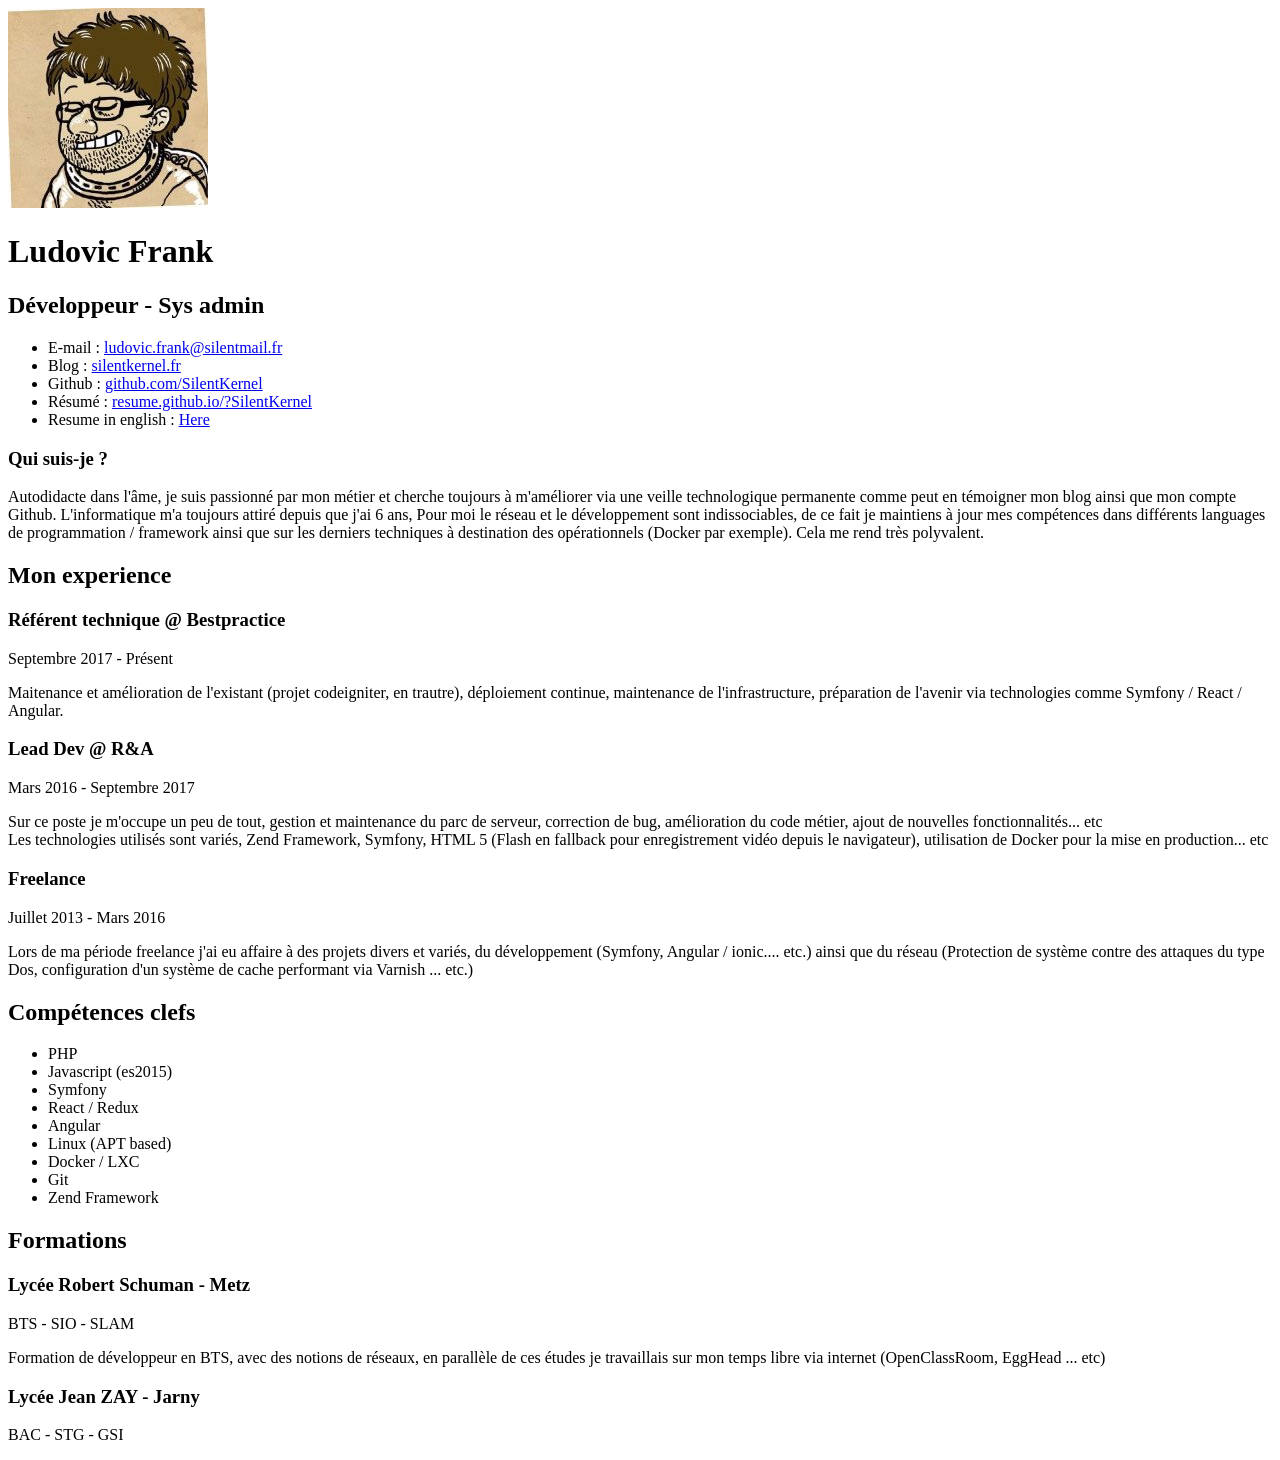
==== html/index.html @ 5feea767 "En + removed IDEA files, oops" ====
<!DOCTYPE html>
<html lang="fr">
<head>
<title>Ludovic Frank - Curriculum Vitae</title>

<meta name="viewport" content="width=device-width"/>
<meta name="description" content="Le Curriculum Vitae (CV) de Ludovic Frank."/>
<meta charset="UTF-8"> 

<link type="text/css" rel="stylesheet" href="/style.min.css">
<link href='https://fonts.googleapis.com/css?family=Rokkitt:400,700|Lato:400,300' rel='stylesheet' type='text/css'>

<!--[if lt IE 9]>
<script src="//html5shiv.googlecode.com/svn/trunk/html5.js"></script>
<![endif]-->
</head>
<body id="top">
<div id="cv" class="instaFade">
	<div class="mainDetails">
		<div id="headshot" class="quickFade">
			<img src="headshot.jpg" alt="Ludovic Frank" />
		</div>
		
		<div id="name">
			<h1 class="quickFade delayTwo">Ludovic Frank</h1>
			<h2 class="quickFade delayThree">Développeur - Sys admin</h2>
		</div>
		
		<div id="contactDetails" class="quickFade delayFour">
			<ul>
				<li>E-mail : <a href="mailto:ludovic.frank@silentmail.fr" target="_blank">ludovic.frank@silentmail.fr</a></li>
				<li>Blog : <a target="_blank" href="https://silentkernel.fr">silentkernel.fr</a></li>
				<li>
					Github 	: <a target="_blank" href="https://github.com/SilentKernel">github.com/SilentKernel</a>
				</li>
				<li>
					Résumé : <a target="_blank" href="https://resume.github.io/?SilentKernel">resume.github.io/?SilentKernel</a>
				</li>
				<li>
					Resume in english : <a href="/en.html">Here</a>
				</li>
			</ul>
		</div>
		<div class="clear"></div>
	</div>
	
	<div id="mainArea" class="quickFade delayFive">
		<section>
			<article>
				<div class="sectionTitle">
					<h1>Qui suis-je ?</h1>
				</div>
				
				<div class="sectionContent">
					<p>
						Autodidacte dans l'âme, je suis passionné par mon métier et cherche toujours à m'améliorer via une veille technologique permanente comme peut en témoigner mon blog ainsi que mon compte Github. L'informatique m'a toujours attiré depuis que j'ai 6 ans, Pour moi le réseau et le développement sont indissociables, de ce fait je maintiens à jour mes compétences dans différents languages de programmation / framework ainsi que sur les derniers techniques à destination des opérationnels (Docker par exemple). Cela me rend très polyvalent.
					</p>
				</div>
			</article>
			<div class="clear"></div>
		</section>
		
		
		<section>
			<div class="sectionTitle">
				<h1>Mon experience</h1>
			</div>
			
			<div class="sectionContent">
				<article>
					<h3>Référent technique @ Bestpractice</h2>
					<p class="subDetails">Septembre 2017 - Présent</p>
					<p>
						Maitenance et amélioration de l'existant (projet codeigniter, en trautre), déploiement continue, maintenance de l'infrastructure, préparation de l'avenir via technologies comme Symfony / React / Angular.
					</p>
				</article>

				<article>
					<h3>Lead Dev @ R&#38;A</h2>
					<p class="subDetails">Mars 2016 - Septembre 2017</p>
					<p>Sur ce poste je m'occupe un peu de tout, gestion et maintenance du parc de serveur, correction de bug, amélioration du code métier, ajout de nouvelles fonctionnalités... etc<br/>
					Les technologies utilisés sont variés, Zend Framework, Symfony, HTML 5 (Flash en fallback pour enregistrement vidéo depuis le navigateur), utilisation de Docker pour la mise en production... etc</p>
				</article>
				
				<article>
					<h3>Freelance</h3>
					<p class="subDetails">Juillet 2013 - Mars 2016</p>
					<p>Lors de ma période freelance j'ai eu affaire à des projets divers et variés, du développement (Symfony, Angular / ionic.... etc.) ainsi que du réseau (Protection de système contre des attaques du type Dos, configuration d'un système de cache performant via Varnish ... etc.)</p>
				</article>
				
			</div>
			<div class="clear"></div>
		</section>
		
		
		<section>
			<div class="sectionTitle">
				<h1>Compétences clefs</h1>
			</div>
			
			<div class="sectionContent">
				<ul class="keySkills">
					<li>PHP</li>
					<li>Javascript (es2015)</li>
					<li>Symfony</li>
					<li>React / Redux</li>
					<li>Angular</li>
					<li>Linux (APT based)</li>
					<li>Docker / LXC</li>
					<li>Git</li>
					<li>Zend Framework</li>
				</ul>
			</div>
			<div class="clear"></div>
		</section>
		
		
		<section>
			<div class="sectionTitle">
				<h1>Formations</h1>
			</div>
			
			<div class="sectionContent">
				<article>
					<h3>Lycée Robert Schuman - Metz</h2>
					<p class="subDetails">BTS - SIO - SLAM</p>
					<p>Formation de développeur en BTS, avec des notions de réseaux, en parallèle de ces études je travaillais sur mon temps libre via internet (OpenClassRoom, EggHead ... etc)</p>
				</article>
				
				<article>
					<h3>Lycée Jean ZAY - Jarny</h2>
					<p class="subDetails">BAC - STG - GSI</p>
				</article>
			</div>
			<div class="clear"></div>
		</section>
		
	</div>
</div>
<script async src="https://www.googletagmanager.com/gtag/js?id=UA-101511683-2"></script>
<!-- Piwik -->
<script type="text/javascript">
  var _paq = _paq || [];
  /* tracker methods like "setCustomDimension" should be called before "trackPageView" */
  _paq.push(['trackPageView']);
  _paq.push(['enableLinkTracking']);
  (function() {
    var u="//piwik.silentkernel.fr/";
    _paq.push(['setTrackerUrl', u+'piwik.php']);
    _paq.push(['setSiteId', '2']);
    var d=document, g=d.createElement('script'), s=d.getElementsByTagName('script')[0];
    g.type='text/javascript'; g.async=true; g.defer=true; g.src=u+'piwik.js'; s.parentNode.insertBefore(g,s);
  })();
</script>
<!-- End Piwik Code -->
<script>
  window.dataLayer = window.dataLayer || [];
  function gtag(){dataLayer.push(arguments)};
  gtag('js', new Date());

  gtag('config', 'UA-101511683-2');
</script>
</body>
</html>
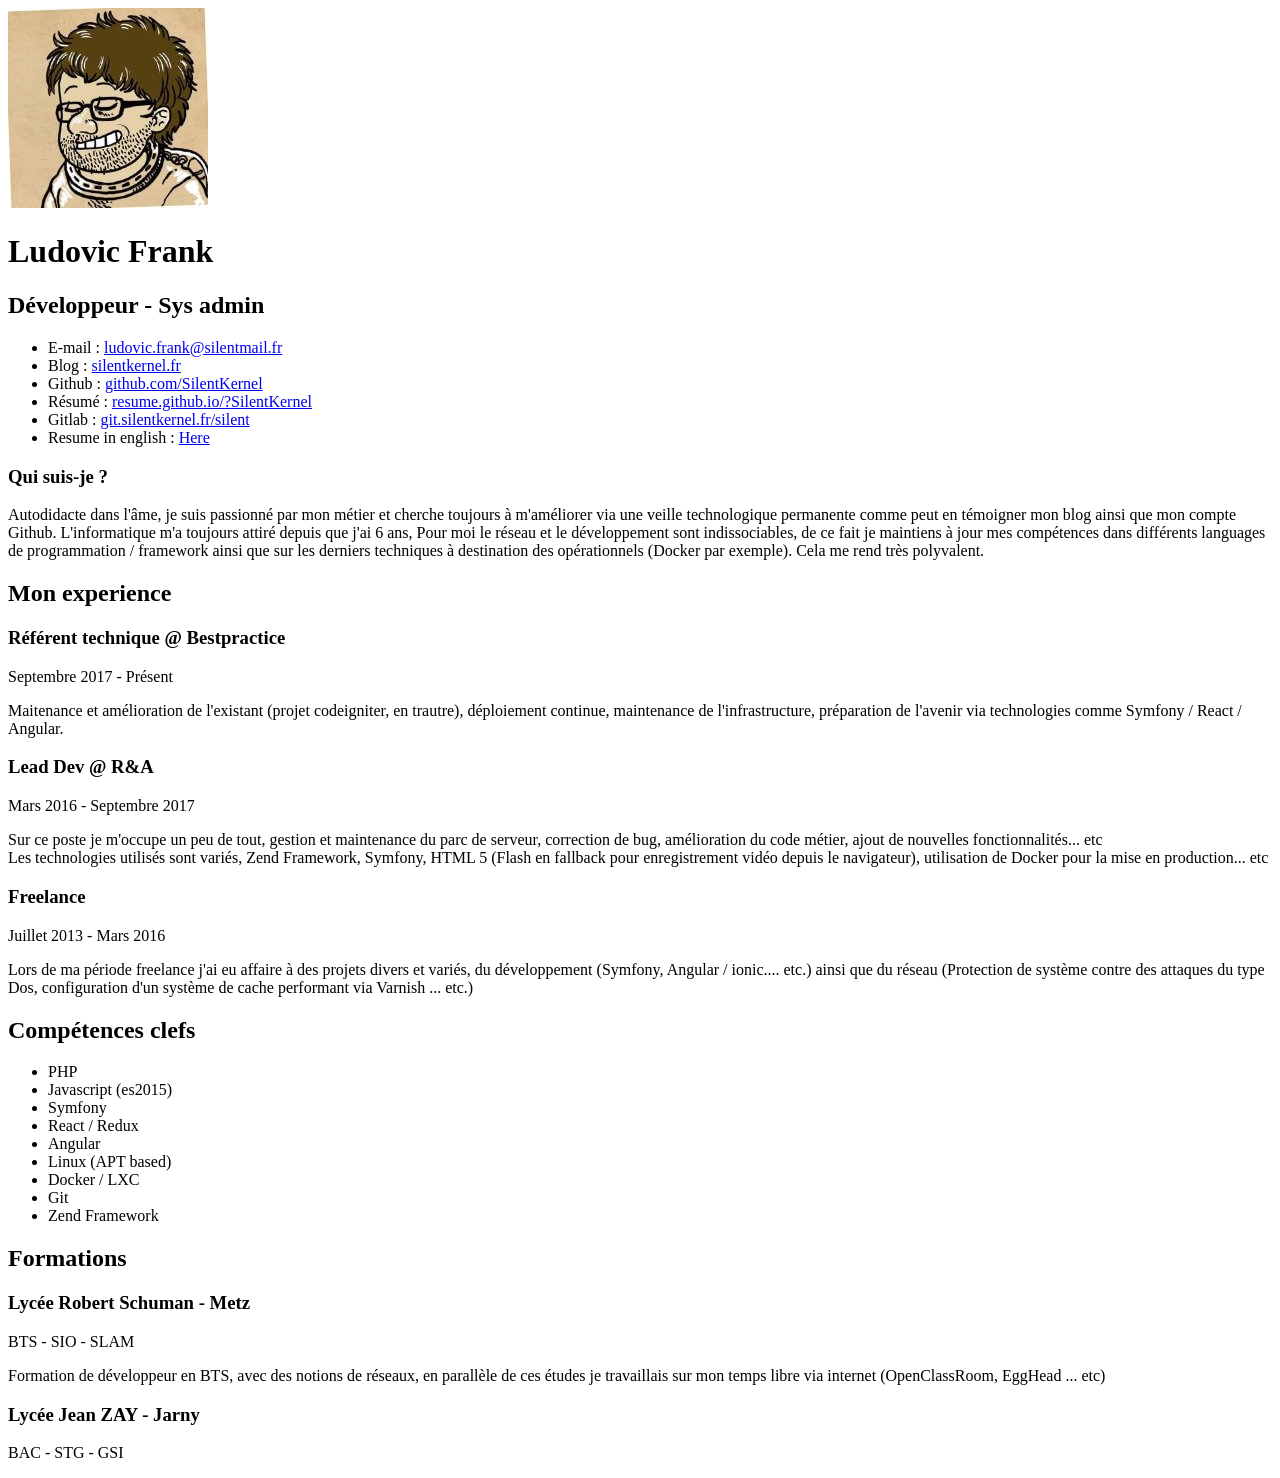
==== commit 4946ca9d: "Updated gitlab URL" ====
--- a/html/index.html
+++ b/html/index.html
@@ -35,6 +35,9 @@
 				</li>
 				<li>
 					Résumé : <a target="_blank" href="https://resume.github.io/?SilentKernel">resume.github.io/?SilentKernel</a>
+				</li>
+				<li>
+					Gitlab 	: <a target="_blank" href="https://git.silentkernel.fr/silent">git.silentkernel.fr/silent</a>
 				</li>
 				<li>
 					Resume in english : <a href="/en.html">Here</a>
@@ -153,12 +156,5 @@
   })();
 </script>
 <!-- End Piwik Code -->
-<script>
-  window.dataLayer = window.dataLayer || [];
-  function gtag(){dataLayer.push(arguments)};
-  gtag('js', new Date());
-
-  gtag('config', 'UA-101511683-2');
-</script>
 </body>
-</html>+</html>
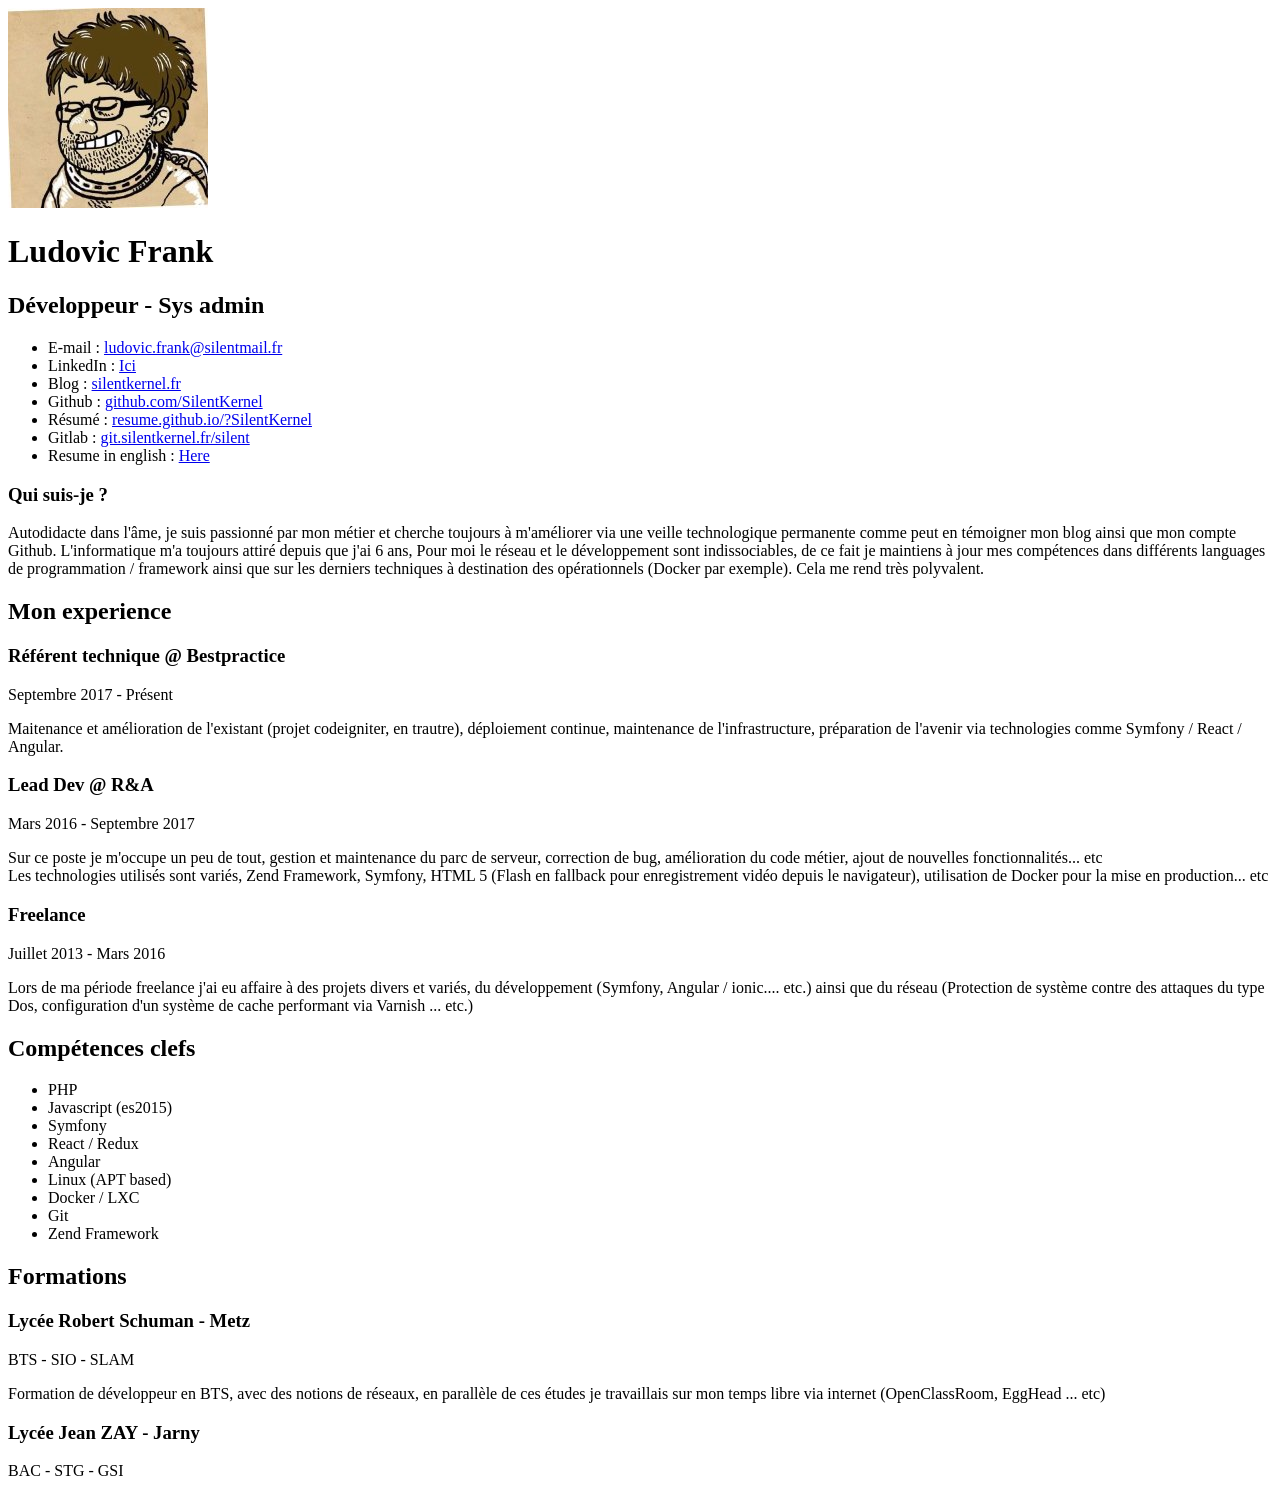
==== commit c05e6eeb: "Added linked in" ====
--- a/html/index.html
+++ b/html/index.html
@@ -1,160 +1,161 @@
-<!DOCTYPE html>
-<html lang="fr">
-<head>
-<title>Ludovic Frank - Curriculum Vitae</title>
-
-<meta name="viewport" content="width=device-width"/>
-<meta name="description" content="Le Curriculum Vitae (CV) de Ludovic Frank."/>
-<meta charset="UTF-8"> 
-
-<link type="text/css" rel="stylesheet" href="/style.min.css">
-<link href='https://fonts.googleapis.com/css?family=Rokkitt:400,700|Lato:400,300' rel='stylesheet' type='text/css'>
-
-<!--[if lt IE 9]>
-<script src="//html5shiv.googlecode.com/svn/trunk/html5.js"></script>
-<![endif]-->
-</head>
-<body id="top">
-<div id="cv" class="instaFade">
-	<div class="mainDetails">
-		<div id="headshot" class="quickFade">
-			<img src="headshot.jpg" alt="Ludovic Frank" />
-		</div>
-		
-		<div id="name">
-			<h1 class="quickFade delayTwo">Ludovic Frank</h1>
-			<h2 class="quickFade delayThree">Développeur - Sys admin</h2>
-		</div>
-		
-		<div id="contactDetails" class="quickFade delayFour">
-			<ul>
-				<li>E-mail : <a href="mailto:ludovic.frank@silentmail.fr" target="_blank">ludovic.frank@silentmail.fr</a></li>
-				<li>Blog : <a target="_blank" href="https://silentkernel.fr">silentkernel.fr</a></li>
-				<li>
-					Github 	: <a target="_blank" href="https://github.com/SilentKernel">github.com/SilentKernel</a>
-				</li>
-				<li>
-					Résumé : <a target="_blank" href="https://resume.github.io/?SilentKernel">resume.github.io/?SilentKernel</a>
-				</li>
-				<li>
-					Gitlab 	: <a target="_blank" href="https://git.silentkernel.fr/silent">git.silentkernel.fr/silent</a>
-				</li>
-				<li>
-					Resume in english : <a href="/en.html">Here</a>
-				</li>
-			</ul>
-		</div>
-		<div class="clear"></div>
-	</div>
-	
-	<div id="mainArea" class="quickFade delayFive">
-		<section>
-			<article>
-				<div class="sectionTitle">
-					<h1>Qui suis-je ?</h1>
-				</div>
-				
-				<div class="sectionContent">
-					<p>
-						Autodidacte dans l'âme, je suis passionné par mon métier et cherche toujours à m'améliorer via une veille technologique permanente comme peut en témoigner mon blog ainsi que mon compte Github. L'informatique m'a toujours attiré depuis que j'ai 6 ans, Pour moi le réseau et le développement sont indissociables, de ce fait je maintiens à jour mes compétences dans différents languages de programmation / framework ainsi que sur les derniers techniques à destination des opérationnels (Docker par exemple). Cela me rend très polyvalent.
-					</p>
-				</div>
-			</article>
-			<div class="clear"></div>
-		</section>
-		
-		
-		<section>
-			<div class="sectionTitle">
-				<h1>Mon experience</h1>
-			</div>
-			
-			<div class="sectionContent">
-				<article>
-					<h3>Référent technique @ Bestpractice</h2>
-					<p class="subDetails">Septembre 2017 - Présent</p>
-					<p>
-						Maitenance et amélioration de l'existant (projet codeigniter, en trautre), déploiement continue, maintenance de l'infrastructure, préparation de l'avenir via technologies comme Symfony / React / Angular.
-					</p>
-				</article>
-
-				<article>
-					<h3>Lead Dev @ R&#38;A</h2>
-					<p class="subDetails">Mars 2016 - Septembre 2017</p>
-					<p>Sur ce poste je m'occupe un peu de tout, gestion et maintenance du parc de serveur, correction de bug, amélioration du code métier, ajout de nouvelles fonctionnalités... etc<br/>
-					Les technologies utilisés sont variés, Zend Framework, Symfony, HTML 5 (Flash en fallback pour enregistrement vidéo depuis le navigateur), utilisation de Docker pour la mise en production... etc</p>
-				</article>
-				
-				<article>
-					<h3>Freelance</h3>
-					<p class="subDetails">Juillet 2013 - Mars 2016</p>
-					<p>Lors de ma période freelance j'ai eu affaire à des projets divers et variés, du développement (Symfony, Angular / ionic.... etc.) ainsi que du réseau (Protection de système contre des attaques du type Dos, configuration d'un système de cache performant via Varnish ... etc.)</p>
-				</article>
-				
-			</div>
-			<div class="clear"></div>
-		</section>
-		
-		
-		<section>
-			<div class="sectionTitle">
-				<h1>Compétences clefs</h1>
-			</div>
-			
-			<div class="sectionContent">
-				<ul class="keySkills">
-					<li>PHP</li>
-					<li>Javascript (es2015)</li>
-					<li>Symfony</li>
-					<li>React / Redux</li>
-					<li>Angular</li>
-					<li>Linux (APT based)</li>
-					<li>Docker / LXC</li>
-					<li>Git</li>
-					<li>Zend Framework</li>
-				</ul>
-			</div>
-			<div class="clear"></div>
-		</section>
-		
-		
-		<section>
-			<div class="sectionTitle">
-				<h1>Formations</h1>
-			</div>
-			
-			<div class="sectionContent">
-				<article>
-					<h3>Lycée Robert Schuman - Metz</h2>
-					<p class="subDetails">BTS - SIO - SLAM</p>
-					<p>Formation de développeur en BTS, avec des notions de réseaux, en parallèle de ces études je travaillais sur mon temps libre via internet (OpenClassRoom, EggHead ... etc)</p>
-				</article>
-				
-				<article>
-					<h3>Lycée Jean ZAY - Jarny</h2>
-					<p class="subDetails">BAC - STG - GSI</p>
-				</article>
-			</div>
-			<div class="clear"></div>
-		</section>
-		
-	</div>
-</div>
-<script async src="https://www.googletagmanager.com/gtag/js?id=UA-101511683-2"></script>
-<!-- Piwik -->
-<script type="text/javascript">
-  var _paq = _paq || [];
-  /* tracker methods like "setCustomDimension" should be called before "trackPageView" */
-  _paq.push(['trackPageView']);
-  _paq.push(['enableLinkTracking']);
-  (function() {
-    var u="//piwik.silentkernel.fr/";
-    _paq.push(['setTrackerUrl', u+'piwik.php']);
-    _paq.push(['setSiteId', '2']);
-    var d=document, g=d.createElement('script'), s=d.getElementsByTagName('script')[0];
-    g.type='text/javascript'; g.async=true; g.defer=true; g.src=u+'piwik.js'; s.parentNode.insertBefore(g,s);
-  })();
-</script>
-<!-- End Piwik Code -->
-</body>
-</html>
+<!DOCTYPE html>
+<html lang="fr">
+<head>
+<title>Ludovic Frank - Curriculum Vitae</title>
+
+<meta name="viewport" content="width=device-width"/>
+<meta name="description" content="Le Curriculum Vitae (CV) de Ludovic Frank."/>
+<meta charset="UTF-8"> 
+
+<link type="text/css" rel="stylesheet" href="/style.min.css">
+<link href='https://fonts.googleapis.com/css?family=Rokkitt:400,700|Lato:400,300' rel='stylesheet' type='text/css'>
+
+<!--[if lt IE 9]>
+<script src="//html5shiv.googlecode.com/svn/trunk/html5.js"></script>
+<![endif]-->
+</head>
+<body id="top">
+<div id="cv" class="instaFade">
+	<div class="mainDetails">
+		<div id="headshot" class="quickFade">
+			<img src="headshot.jpg" alt="Ludovic Frank" />
+		</div>
+		
+		<div id="name">
+			<h1 class="quickFade delayTwo">Ludovic Frank</h1>
+			<h2 class="quickFade delayThree">Développeur - Sys admin</h2>
+		</div>
+		
+		<div id="contactDetails" class="quickFade delayFour">
+			<ul>
+				<li>E-mail : <a href="mailto:ludovic.frank@silentmail.fr" target="_blank">ludovic.frank@silentmail.fr</a></li>
+				<li>LinkedIn : <a target="_blank" href="https://www.linkedin.com/in/ludovic-frank-661a4879/">Ici</a></li>
+				<li>Blog : <a target="_blank" href="https://silentkernel.fr">silentkernel.fr</a></li>
+				<li>
+					Github 	: <a target="_blank" href="https://github.com/SilentKernel">github.com/SilentKernel</a>
+				</li>
+				<li>
+					Résumé : <a target="_blank" href="https://resume.github.io/?SilentKernel">resume.github.io/?SilentKernel</a>
+				</li>
+				<li>
+					Gitlab 	: <a target="_blank" href="https://git.silentkernel.fr/silent">git.silentkernel.fr/silent</a>
+				</li>
+				<li>
+					Resume in english : <a href="/en.html">Here</a>
+				</li>
+			</ul>
+		</div>
+		<div class="clear"></div>
+	</div>
+	
+	<div id="mainArea" class="quickFade delayFive">
+		<section>
+			<article>
+				<div class="sectionTitle">
+					<h1>Qui suis-je ?</h1>
+				</div>
+				
+				<div class="sectionContent">
+					<p>
+						Autodidacte dans l'âme, je suis passionné par mon métier et cherche toujours à m'améliorer via une veille technologique permanente comme peut en témoigner mon blog ainsi que mon compte Github. L'informatique m'a toujours attiré depuis que j'ai 6 ans, Pour moi le réseau et le développement sont indissociables, de ce fait je maintiens à jour mes compétences dans différents languages de programmation / framework ainsi que sur les derniers techniques à destination des opérationnels (Docker par exemple). Cela me rend très polyvalent.
+					</p>
+				</div>
+			</article>
+			<div class="clear"></div>
+		</section>
+		
+		
+		<section>
+			<div class="sectionTitle">
+				<h1>Mon experience</h1>
+			</div>
+			
+			<div class="sectionContent">
+				<article>
+					<h3>Référent technique @ Bestpractice</h2>
+					<p class="subDetails">Septembre 2017 - Présent</p>
+					<p>
+						Maitenance et amélioration de l'existant (projet codeigniter, en trautre), déploiement continue, maintenance de l'infrastructure, préparation de l'avenir via technologies comme Symfony / React / Angular.
+					</p>
+				</article>
+
+				<article>
+					<h3>Lead Dev @ R&#38;A</h2>
+					<p class="subDetails">Mars 2016 - Septembre 2017</p>
+					<p>Sur ce poste je m'occupe un peu de tout, gestion et maintenance du parc de serveur, correction de bug, amélioration du code métier, ajout de nouvelles fonctionnalités... etc<br/>
+					Les technologies utilisés sont variés, Zend Framework, Symfony, HTML 5 (Flash en fallback pour enregistrement vidéo depuis le navigateur), utilisation de Docker pour la mise en production... etc</p>
+				</article>
+				
+				<article>
+					<h3>Freelance</h3>
+					<p class="subDetails">Juillet 2013 - Mars 2016</p>
+					<p>Lors de ma période freelance j'ai eu affaire à des projets divers et variés, du développement (Symfony, Angular / ionic.... etc.) ainsi que du réseau (Protection de système contre des attaques du type Dos, configuration d'un système de cache performant via Varnish ... etc.)</p>
+				</article>
+				
+			</div>
+			<div class="clear"></div>
+		</section>
+		
+		
+		<section>
+			<div class="sectionTitle">
+				<h1>Compétences clefs</h1>
+			</div>
+			
+			<div class="sectionContent">
+				<ul class="keySkills">
+					<li>PHP</li>
+					<li>Javascript (es2015)</li>
+					<li>Symfony</li>
+					<li>React / Redux</li>
+					<li>Angular</li>
+					<li>Linux (APT based)</li>
+					<li>Docker / LXC</li>
+					<li>Git</li>
+					<li>Zend Framework</li>
+				</ul>
+			</div>
+			<div class="clear"></div>
+		</section>
+		
+		
+		<section>
+			<div class="sectionTitle">
+				<h1>Formations</h1>
+			</div>
+			
+			<div class="sectionContent">
+				<article>
+					<h3>Lycée Robert Schuman - Metz</h2>
+					<p class="subDetails">BTS - SIO - SLAM</p>
+					<p>Formation de développeur en BTS, avec des notions de réseaux, en parallèle de ces études je travaillais sur mon temps libre via internet (OpenClassRoom, EggHead ... etc)</p>
+				</article>
+				
+				<article>
+					<h3>Lycée Jean ZAY - Jarny</h2>
+					<p class="subDetails">BAC - STG - GSI</p>
+				</article>
+			</div>
+			<div class="clear"></div>
+		</section>
+		
+	</div>
+</div>
+<script async src="https://www.googletagmanager.com/gtag/js?id=UA-101511683-2"></script>
+<!-- Piwik -->
+<script type="text/javascript">
+  var _paq = _paq || [];
+  /* tracker methods like "setCustomDimension" should be called before "trackPageView" */
+  _paq.push(['trackPageView']);
+  _paq.push(['enableLinkTracking']);
+  (function() {
+    var u="//piwik.silentkernel.fr/";
+    _paq.push(['setTrackerUrl', u+'piwik.php']);
+    _paq.push(['setSiteId', '2']);
+    var d=document, g=d.createElement('script'), s=d.getElementsByTagName('script')[0];
+    g.type='text/javascript'; g.async=true; g.defer=true; g.src=u+'piwik.js'; s.parentNode.insertBefore(g,s);
+  })();
+</script>
+<!-- End Piwik Code -->
+</body>
+</html>
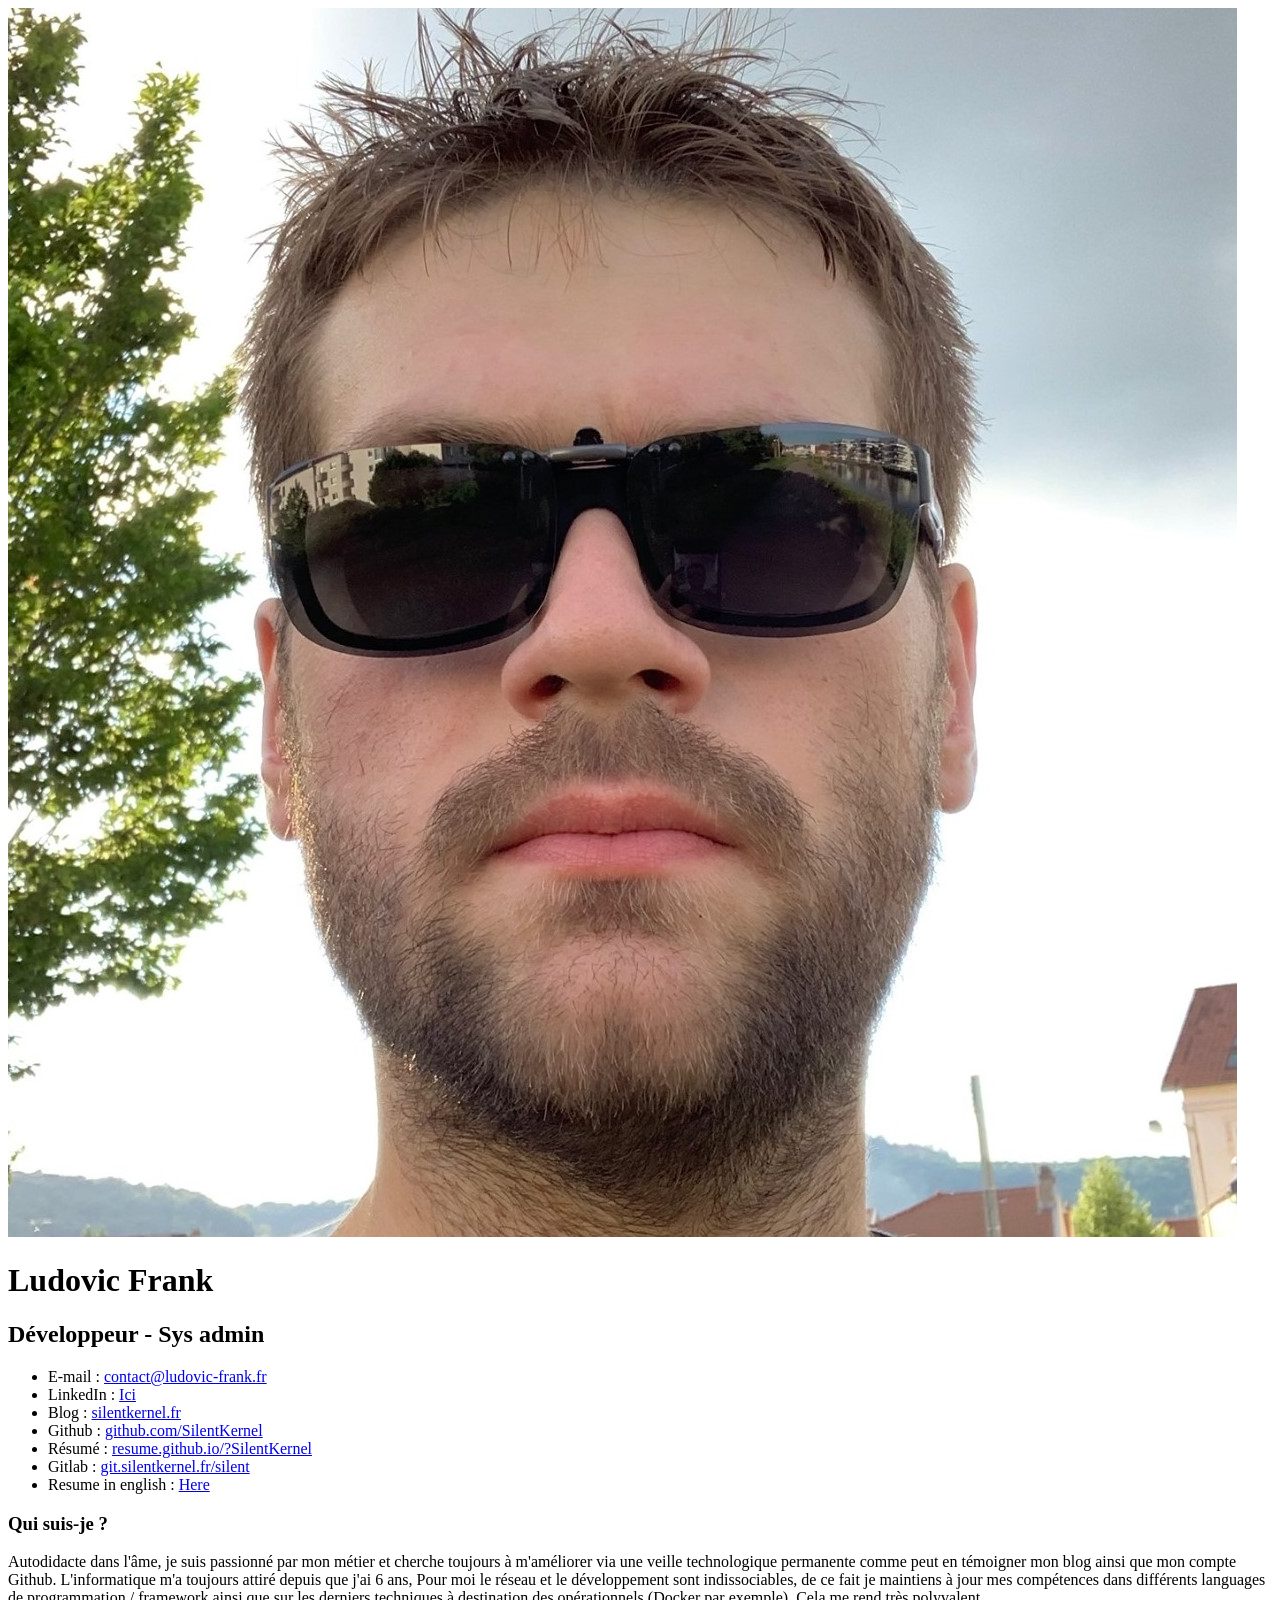
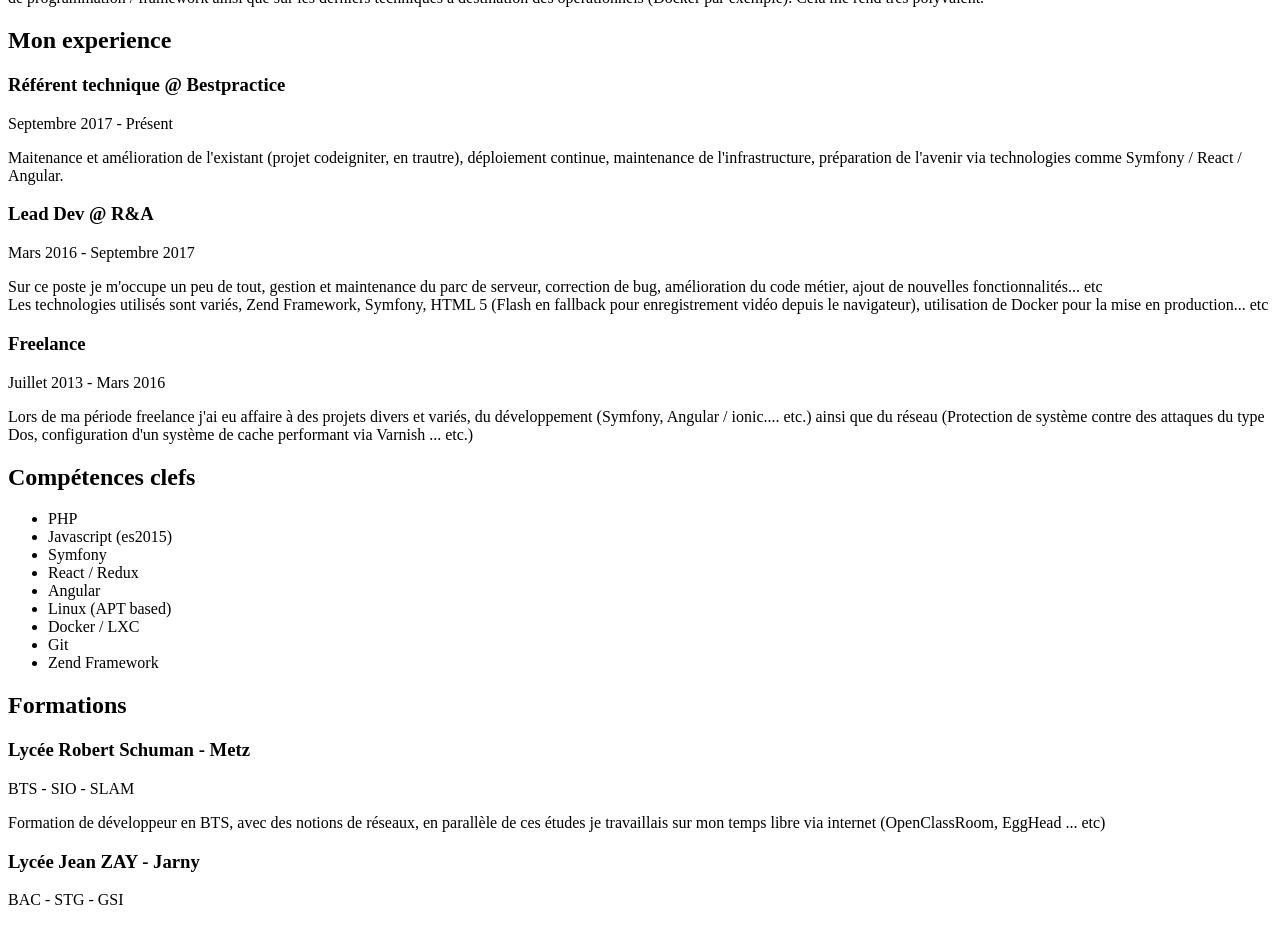
==== commit c1518b2b: "Updated photo and email" ====
--- a/html/index.html
+++ b/html/index.html
@@ -18,7 +18,7 @@
 <div id="cv" class="instaFade">
 	<div class="mainDetails">
 		<div id="headshot" class="quickFade">
-			<img src="headshot.jpg" alt="Ludovic Frank" />
+			<img src="photo.jpg" alt="Ludovic Frank" />
 		</div>
 		
 		<div id="name">
@@ -28,7 +28,7 @@
 		
 		<div id="contactDetails" class="quickFade delayFour">
 			<ul>
-				<li>E-mail : <a href="mailto:ludovic.frank@silentmail.fr" target="_blank">ludovic.frank@silentmail.fr</a></li>
+				<li>E-mail : <a href="mailto:ludovic.frank@silentmail.fr" target="_blank">contact@ludovic-frank.fr</a></li>
 				<li>LinkedIn : <a target="_blank" href="https://www.linkedin.com/in/ludovic-frank-661a4879/">Ici</a></li>
 				<li>Blog : <a target="_blank" href="https://silentkernel.fr">silentkernel.fr</a></li>
 				<li>
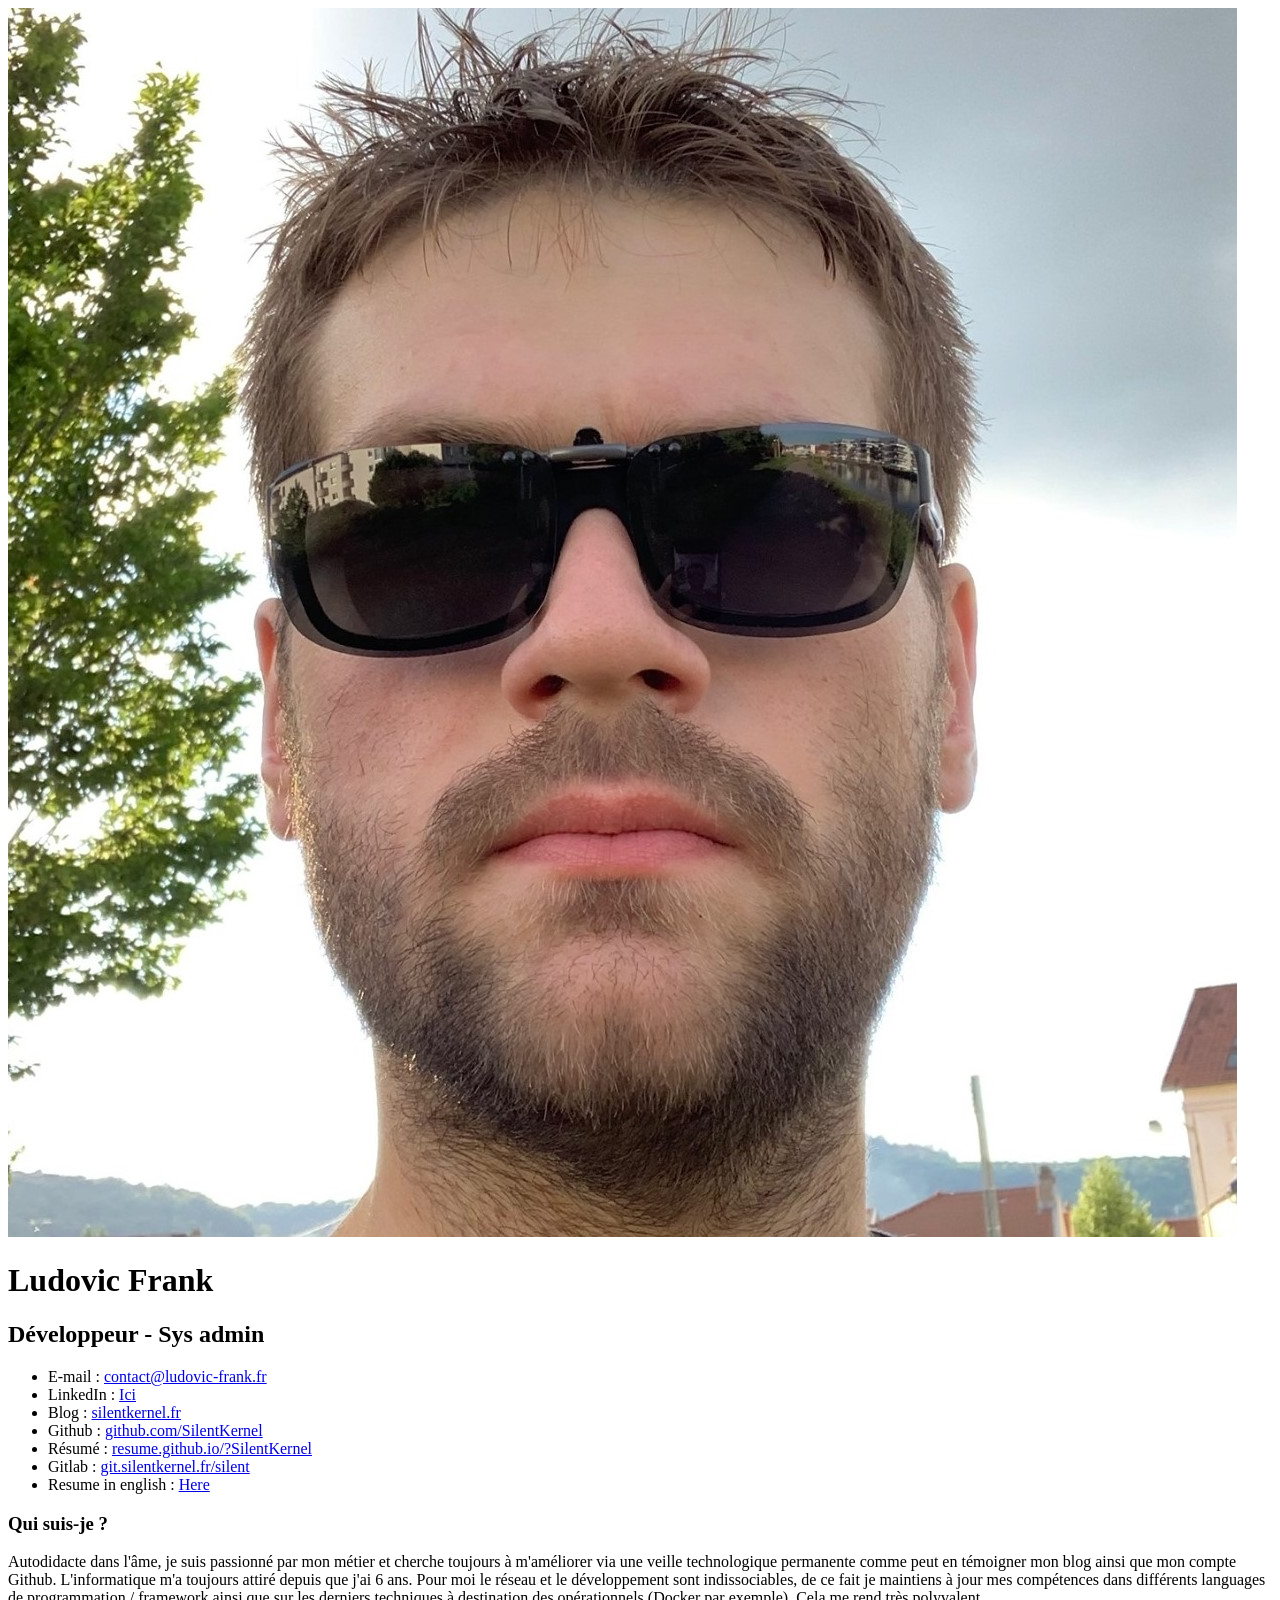
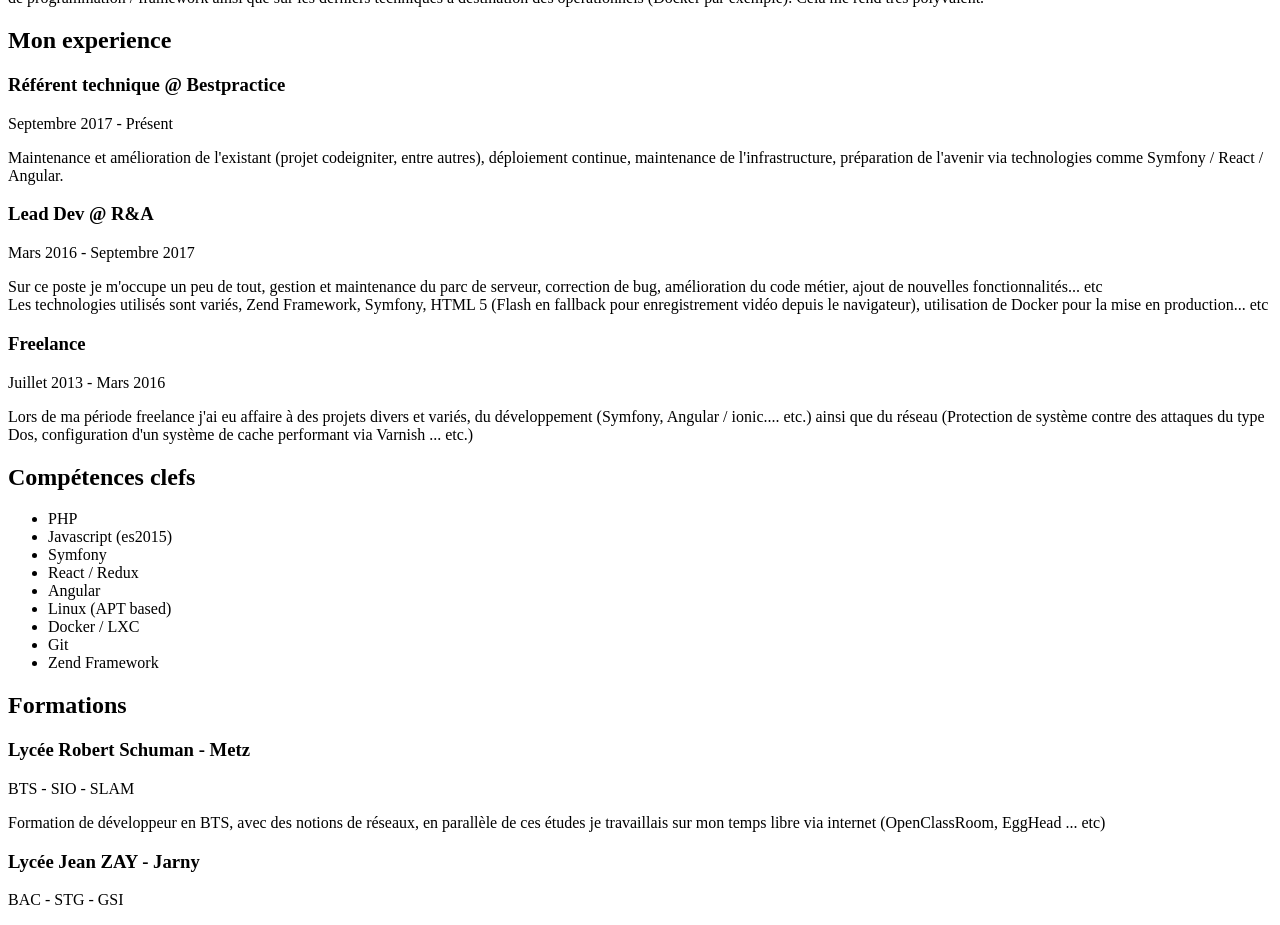
==== commit 3d033441: "fixed error in text" ====
--- a/html/index.html
+++ b/html/index.html
@@ -57,7 +57,7 @@
 				
 				<div class="sectionContent">
 					<p>
-						Autodidacte dans l'âme, je suis passionné par mon métier et cherche toujours à m'améliorer via une veille technologique permanente comme peut en témoigner mon blog ainsi que mon compte Github. L'informatique m'a toujours attiré depuis que j'ai 6 ans, Pour moi le réseau et le développement sont indissociables, de ce fait je maintiens à jour mes compétences dans différents languages de programmation / framework ainsi que sur les derniers techniques à destination des opérationnels (Docker par exemple). Cela me rend très polyvalent.
+						Autodidacte dans l'âme, je suis passionné par mon métier et cherche toujours à m'améliorer via une veille technologique permanente comme peut en témoigner mon blog ainsi que mon compte Github. L'informatique m'a toujours attiré depuis que j'ai 6 ans. Pour moi le réseau et le développement sont indissociables, de ce fait je maintiens à jour mes compétences dans différents languages de programmation / framework ainsi que sur les derniers techniques à destination des opérationnels (Docker par exemple). Cela me rend très polyvalent.
 					</p>
 				</div>
 			</article>
@@ -75,7 +75,7 @@
 					<h3>Référent technique @ Bestpractice</h2>
 					<p class="subDetails">Septembre 2017 - Présent</p>
 					<p>
-						Maitenance et amélioration de l'existant (projet codeigniter, en trautre), déploiement continue, maintenance de l'infrastructure, préparation de l'avenir via technologies comme Symfony / React / Angular.
+						Maintenance et amélioration de l'existant (projet codeigniter, entre autres), déploiement continue, maintenance de l'infrastructure, préparation de l'avenir via technologies comme Symfony / React / Angular.
 					</p>
 				</article>
 
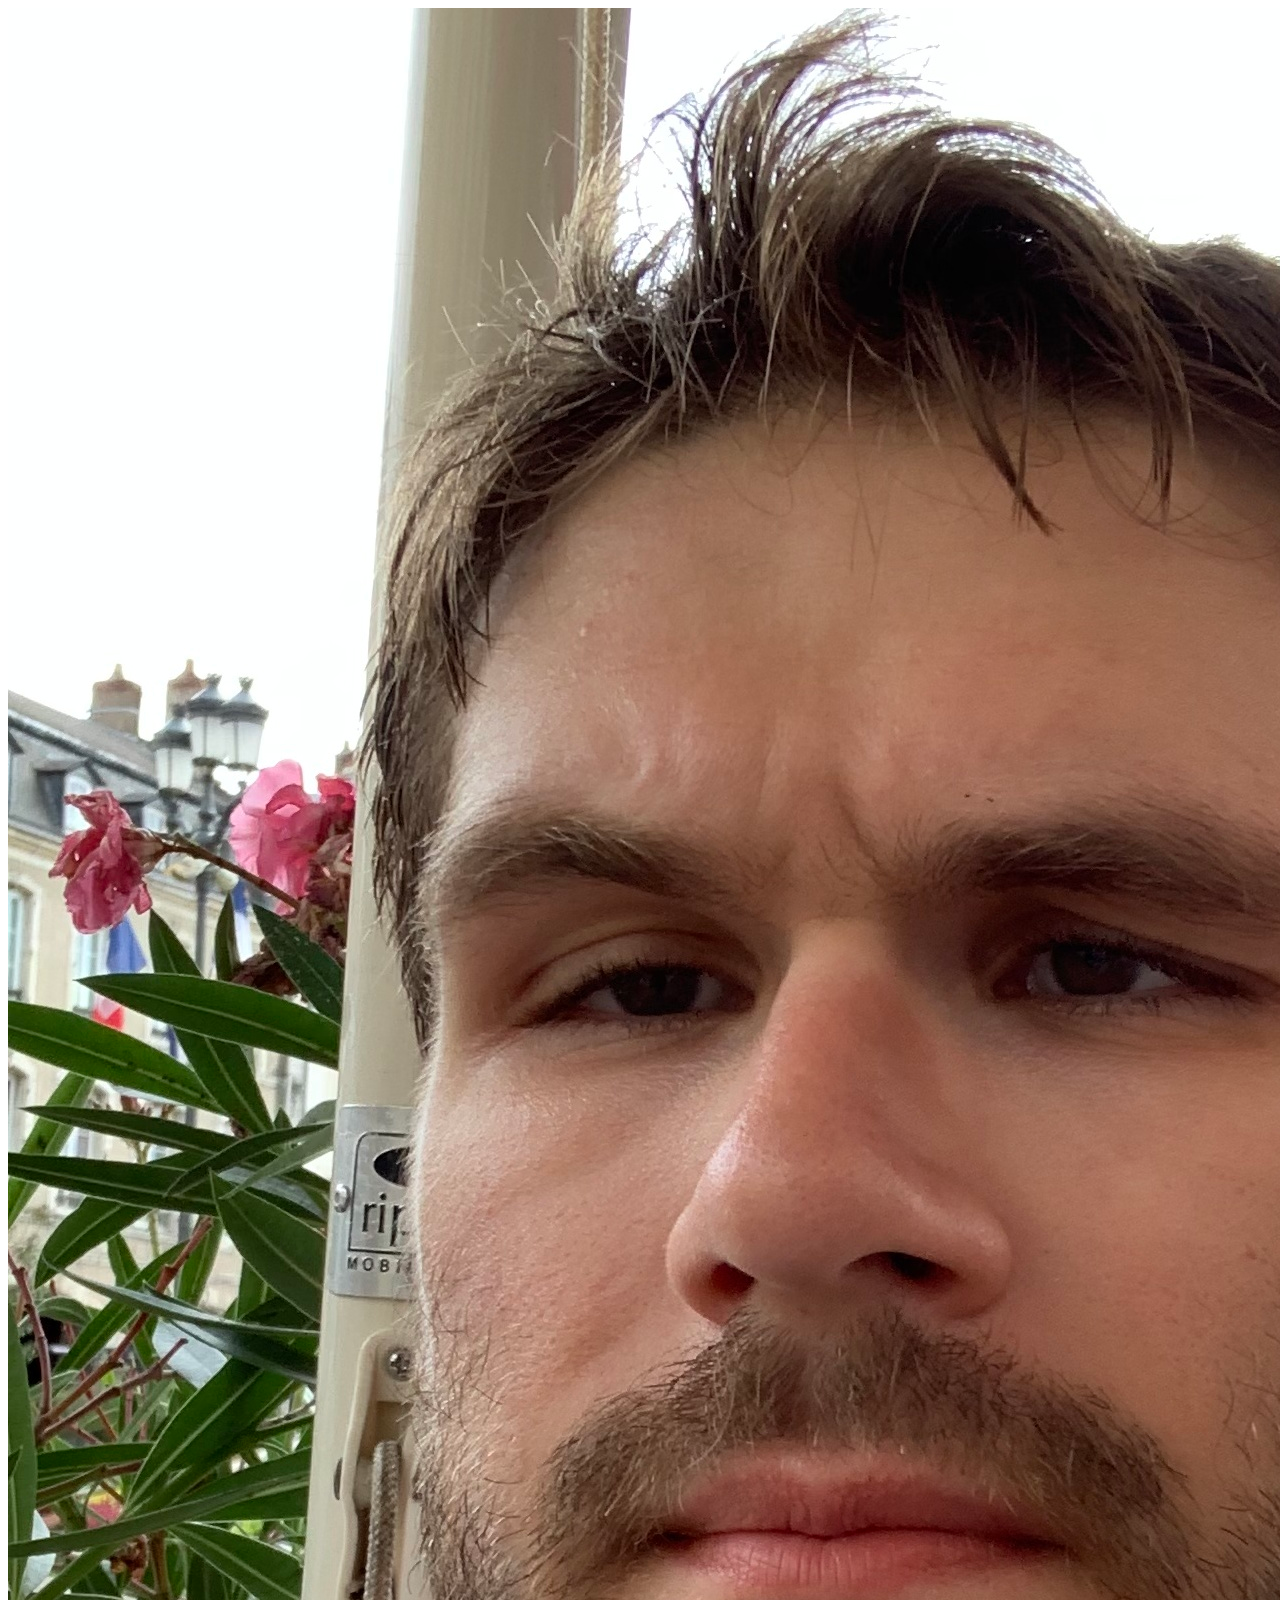
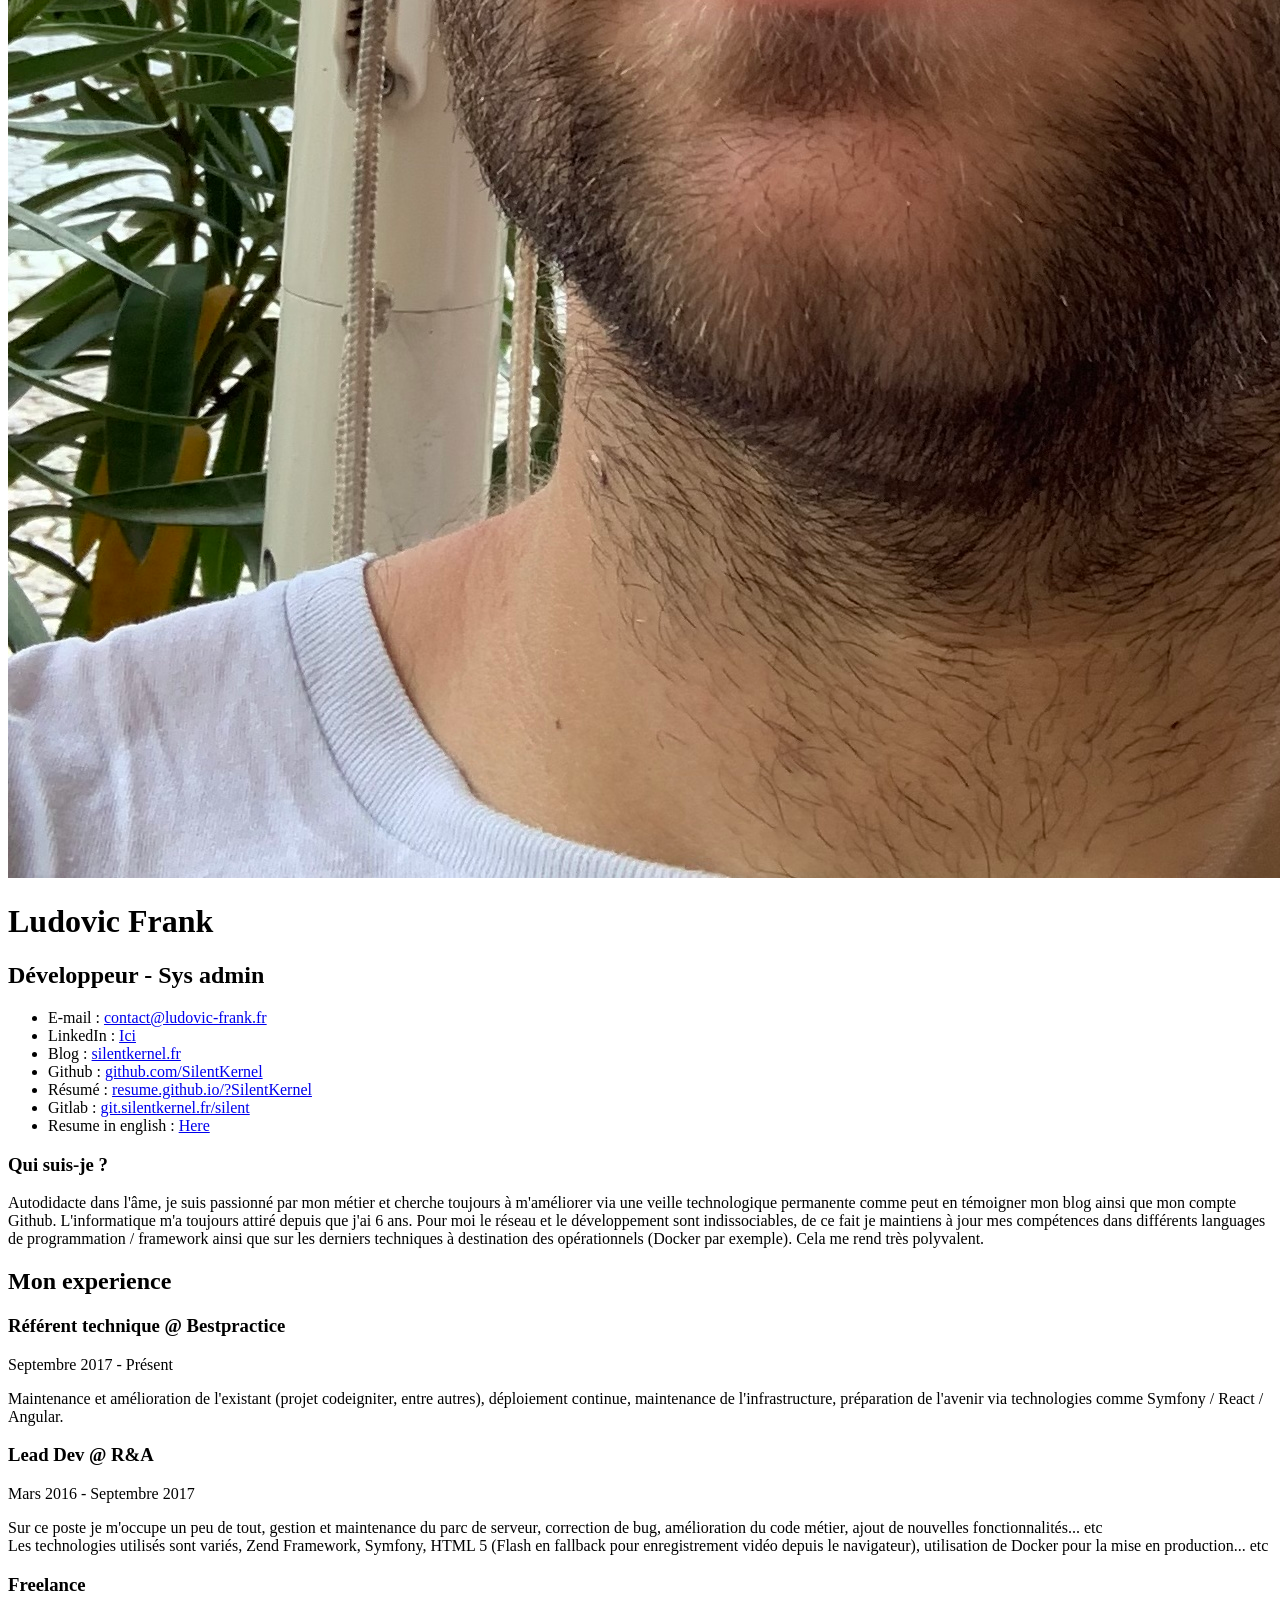
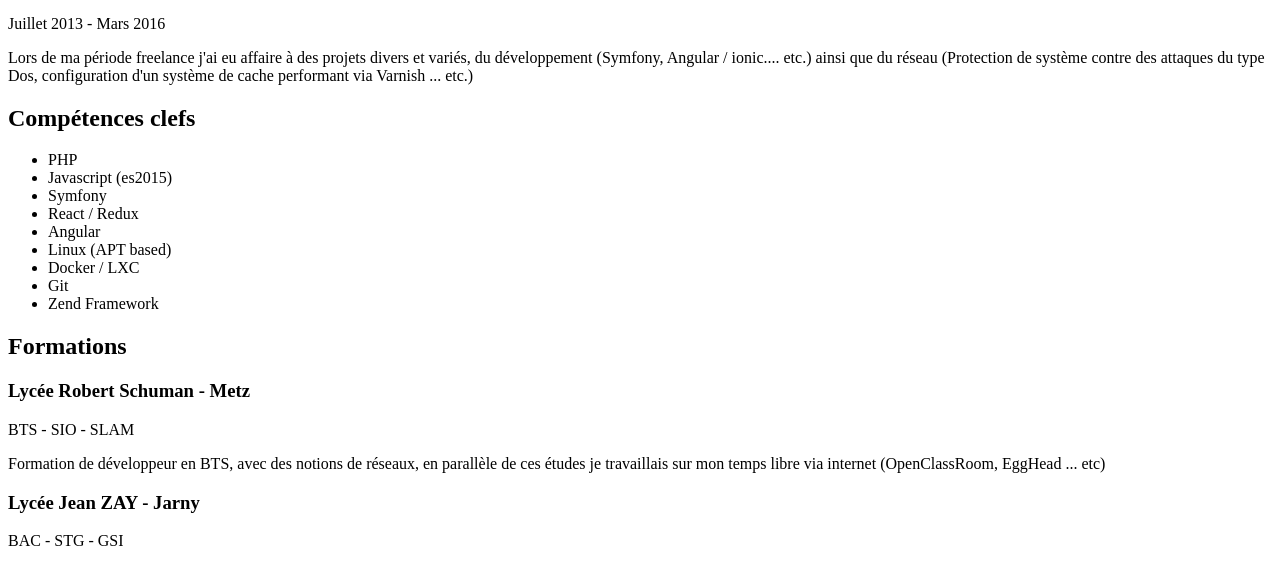
==== commit 6083a72b: "New photo 2019" ====
--- a/html/index.html
+++ b/html/index.html
@@ -18,7 +18,7 @@
 <div id="cv" class="instaFade">
 	<div class="mainDetails">
 		<div id="headshot" class="quickFade">
-			<img src="photo.jpg" alt="Ludovic Frank" />
+			<img src="photo-july-2019.jpg" alt="Ludovic Frank" />
 		</div>
 		
 		<div id="name">
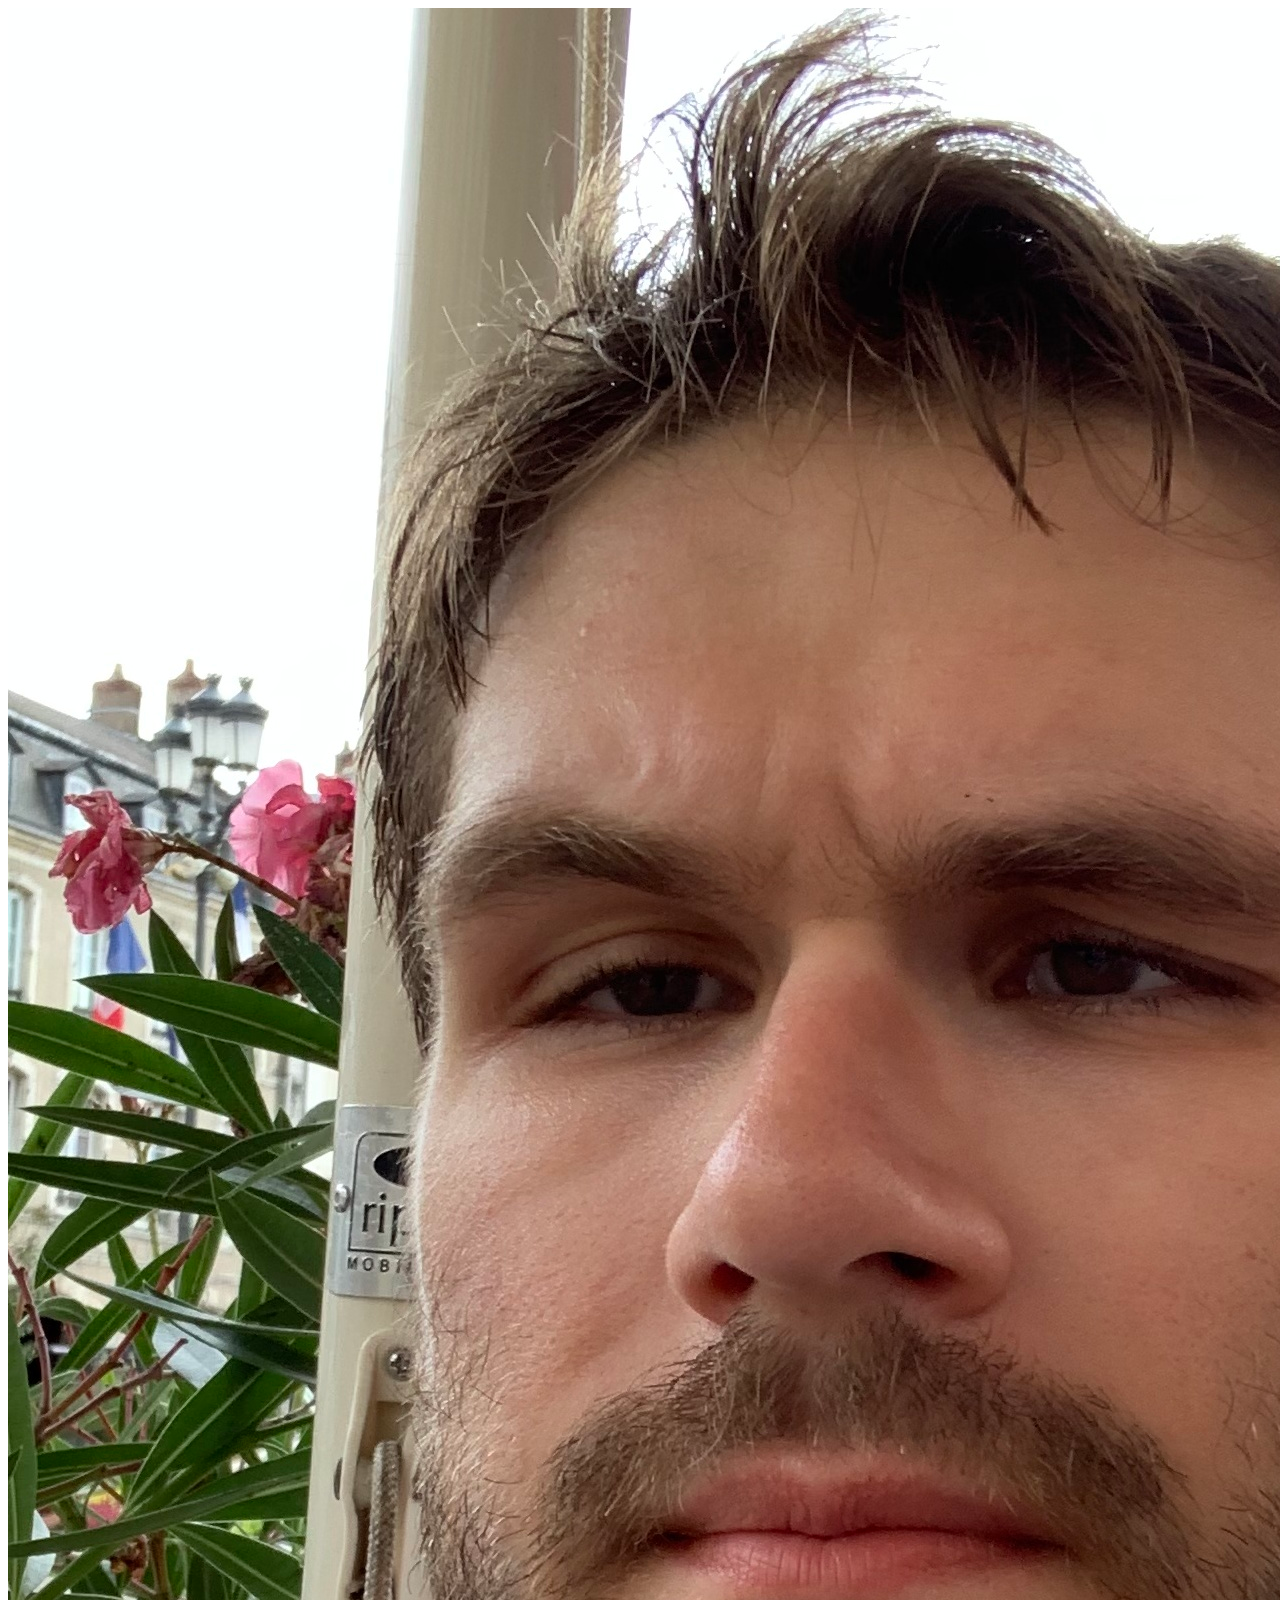
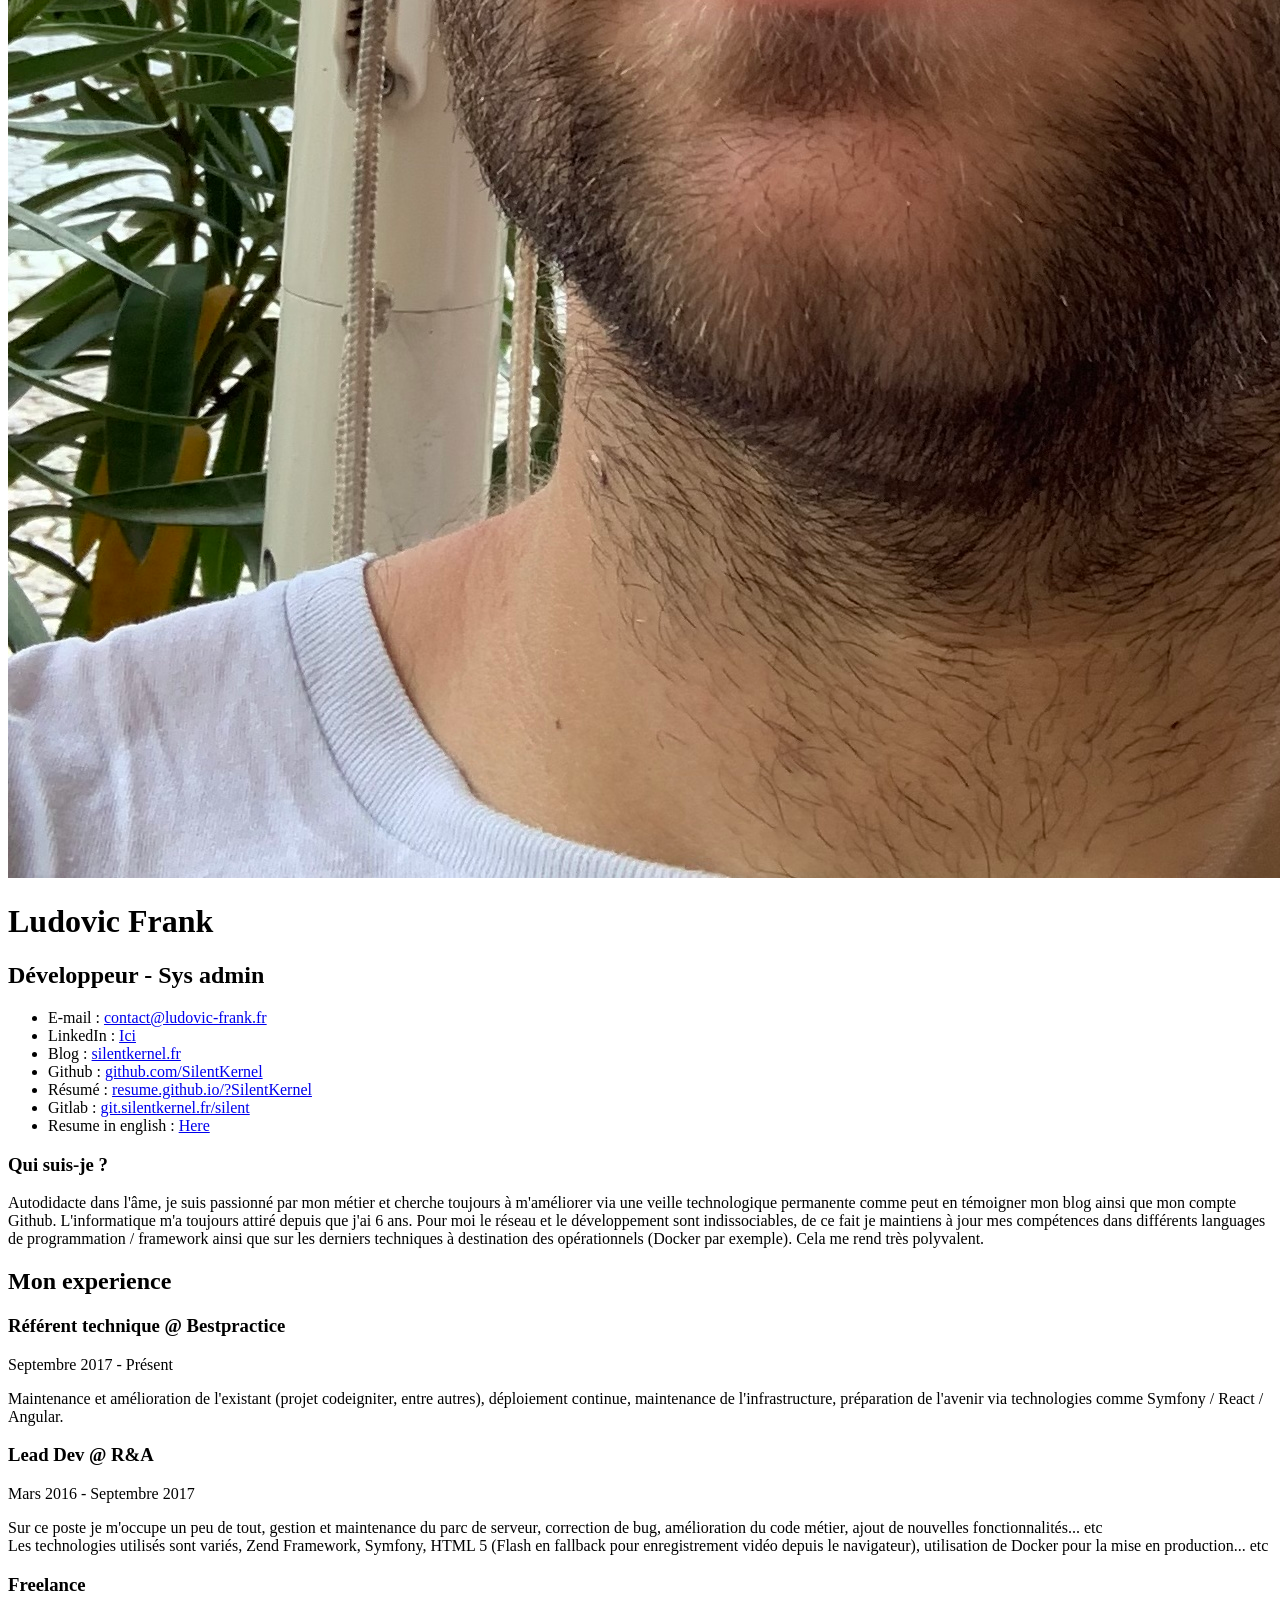
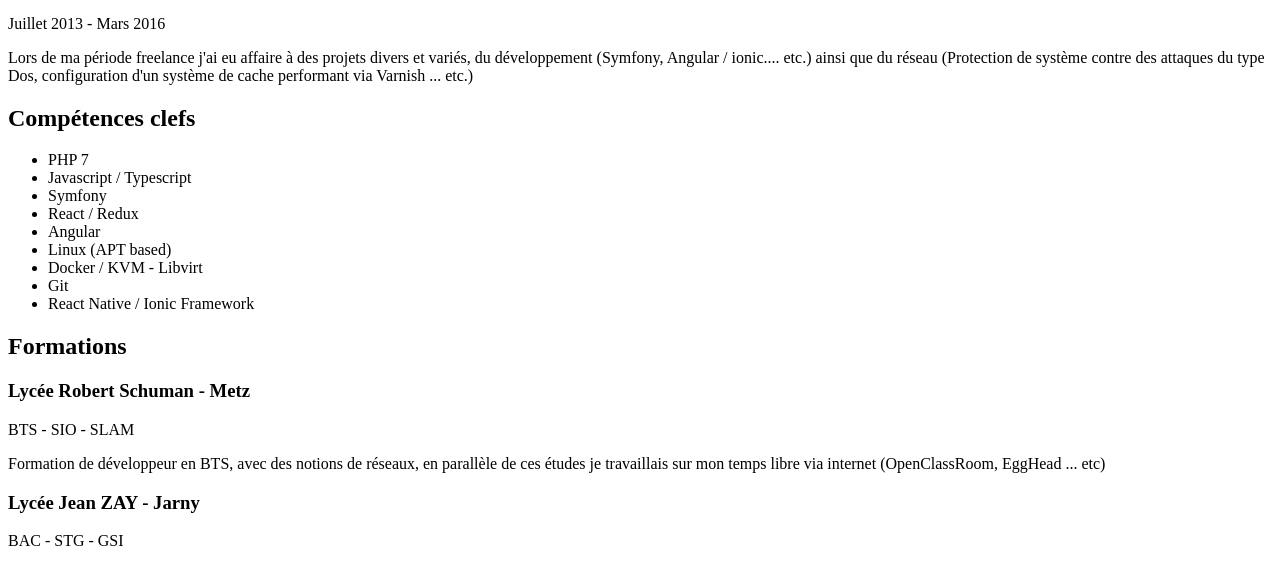
==== commit 993f8ccc: "Updated skills" ====
--- a/html/index.html
+++ b/html/index.html
@@ -104,15 +104,15 @@
 			
 			<div class="sectionContent">
 				<ul class="keySkills">
-					<li>PHP</li>
-					<li>Javascript (es2015)</li>
+					<li>PHP 7</li>
+					<li>Javascript / Typescript</li>
 					<li>Symfony</li>
 					<li>React / Redux</li>
 					<li>Angular</li>
 					<li>Linux (APT based)</li>
-					<li>Docker / LXC</li>
+					<li>Docker / KVM - Libvirt </li>
 					<li>Git</li>
-					<li>Zend Framework</li>
+					<li>React Native / Ionic Framework</li>
 				</ul>
 			</div>
 			<div class="clear"></div>
